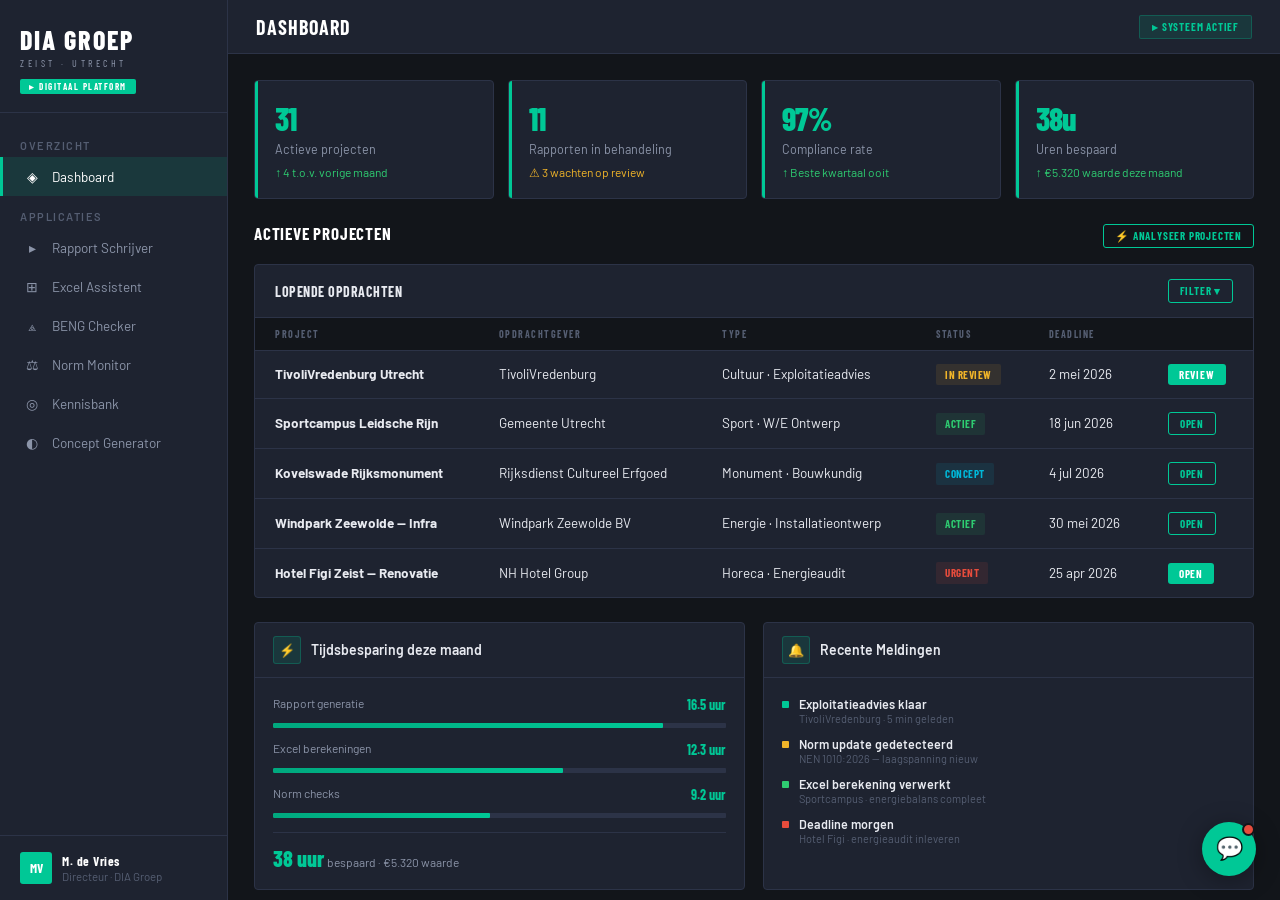
==== Enterprise Platforms/dia-groep/index.html @ 42960a3e "Split dashboard pages into separate CSS and JS assets" ====
<!DOCTYPE html>
<html lang="nl">
<head>
<meta charset="UTF-8">
<meta name="viewport" content="width=device-width, initial-scale=1.0">
<title>DIA Groep · Digitaal Platform</title>
<link href="https://fonts.googleapis.com/css2?family=Barlow+Condensed:wght@400;600;700;800&family=Barlow:wght@300;400;500;600&display=swap" rel="stylesheet">

<link rel="stylesheet" href="styles.css">
</head>
<body>

<div class="sidebar">
  <div class="logo-area">
    <div class="logo-text">DIA Groep</div>
    <div class="logo-sub">Zeist · Utrecht</div>
    <div class="ai-pill">▸ Digitaal Platform</div>
  </div>
  <nav class="nav">
    <div class="nav-section">Overzicht</div>
    <div class="nav-item active" onclick="show('dashboard',this)"><span class="nav-icon">◈</span> Dashboard</div>
    <div class="nav-section">Applicaties</div>
    <div class="nav-item" onclick="show('rapport',this)"><span class="nav-icon">▸</span> Rapport Schrijver</div>
    <div class="nav-item" onclick="show('excel',this)"><span class="nav-icon">⊞</span> Excel Assistent</div>
    <div class="nav-item" onclick="show('beng',this)"><span class="nav-icon">⟁</span> BENG Checker</div>
    <div class="nav-item" onclick="show('normen',this)"><span class="nav-icon">⚖</span> Norm Monitor</div>
    <div class="nav-item" onclick="show('kennis',this)"><span class="nav-icon">◎</span> Kennisbank</div>
    <div class="nav-item" onclick="show('concept',this)"><span class="nav-icon">◐</span> Concept Generator</div>
  </nav>
  <div class="sidebar-footer">
    <div class="user-block">
      <div class="user-av">MV</div>
      <div>
        <div class="user-name">M. de Vries</div>
        <div class="user-role">Directeur · DIA Groep</div>
      </div>
    </div>
  </div>
</div>

<div class="main">
  <div class="topbar">
    <div class="page-title" id="ptitle">Dashboard</div>
    <div class="topbar-right">
      <div class="topbar-badge">▸ Systeem Actief</div>
    </div>
  </div>
  <div class="content">

    <!-- DASHBOARD -->
    <div class="page active" id="page-dashboard">
      <div class="cards-grid">
        <div class="stat-card">
          <div class="stat-num">31</div>
          <div class="stat-label">Actieve projecten</div>
          <div class="stat-delta up">↑ 4 t.o.v. vorige maand</div>
        </div>
        <div class="stat-card">
          <div class="stat-num">11</div>
          <div class="stat-label">Rapporten in behandeling</div>
          <div class="stat-delta warn">⚠ 3 wachten op review</div>
        </div>
        <div class="stat-card">
          <div class="stat-num">97%</div>
          <div class="stat-label">Compliance rate</div>
          <div class="stat-delta up">↑ Beste kwartaal ooit</div>
        </div>
        <div class="stat-card">
          <div class="stat-num">38u</div>
          <div class="stat-label">Uren bespaard</div>
          <div class="stat-delta up">↑ €5.320 waarde deze maand</div>
        </div>
      </div>
      <div class="section-header">
        <div class="section-title">Actieve Projecten</div>
        <button class="btn btn-outline btn-sm" onclick="qaAnalyse()">⚡ Analyseer projecten</button>
      </div>
      <div class="table-card">
        <div class="table-header">
          <div class="table-title">Lopende opdrachten</div>
          <button class="btn btn-outline btn-sm" onclick="this.textContent=this.textContent.includes('▾')?'Filter ▴':'Filter ▾'">Filter ▾</button>
        </div>
        <table>
          <tr><th>Project</th><th>Opdrachtgever</th><th>Type</th><th>Status</th><th>Deadline</th><th></th></tr>
          <tr>
            <td><strong>TivoliVredenburg Utrecht</strong></td>
            <td>TivoliVredenburg</td>
            <td>Cultuur · Exploitatieadvies</td>
            <td><span class="pill p-amber">In review</span></td>
            <td>2 mei 2026</td>
            <td><button class="btn btn-primary btn-sm">Review</button></td>
          </tr>
          <tr>
            <td><strong>Sportcampus Leidsche Rijn</strong></td>
            <td>Gemeente Utrecht</td>
            <td>Sport · W/E Ontwerp</td>
            <td><span class="pill p-green">Actief</span></td>
            <td>18 jun 2026</td>
            <td><button class="btn btn-outline btn-sm">Open</button></td>
          </tr>
          <tr>
            <td><strong>Kovelswade Rijksmonument</strong></td>
            <td>Rijksdienst Cultureel Erfgoed</td>
            <td>Monument · Bouwkundig</td>
            <td><span class="pill p-teal">Concept</span></td>
            <td>4 jul 2026</td>
            <td><button class="btn btn-outline btn-sm">Open</button></td>
          </tr>
          <tr>
            <td><strong>Windpark Zeewolde — Infra</strong></td>
            <td>Windpark Zeewolde BV</td>
            <td>Energie · Installatieontwerp</td>
            <td><span class="pill p-green">Actief</span></td>
            <td>30 mei 2026</td>
            <td><button class="btn btn-outline btn-sm">Open</button></td>
          </tr>
          <tr>
            <td><strong>Hotel Figi Zeist — Renovatie</strong></td>
            <td>NH Hotel Group</td>
            <td>Horeca · Energieaudit</td>
            <td><span class="pill p-red">Urgent</span></td>
            <td>25 apr 2026</td>
            <td><button class="btn btn-primary btn-sm">Open</button></td>
          </tr>
        </table>
      </div>
      <div class="panel-grid">
        <div class="panel">
          <div class="panel-head"><div class="panel-icon">⚡</div><div class="panel-title">Tijdsbesparing deze maand</div></div>
          <div class="panel-body">
            <div style="margin-bottom:13px;">
              <div style="display:flex;justify-content:space-between;font-size:12px;margin-bottom:4px;"><span style="color:var(--mid)">Rapport generatie</span><span style="font-weight:700;color:var(--teal-accent);font-family:'Barlow Condensed',sans-serif;font-size:14px;">16.5 uur</span></div>
              <div class="prog-wrap"><div class="prog-bar" style="width:86%"></div></div>
            </div>
            <div style="margin-bottom:13px;">
              <div style="display:flex;justify-content:space-between;font-size:12px;margin-bottom:4px;"><span style="color:var(--mid)">Excel berekeningen</span><span style="font-weight:700;color:var(--teal-accent);font-family:'Barlow Condensed',sans-serif;font-size:14px;">12.3 uur</span></div>
              <div class="prog-wrap"><div class="prog-bar" style="width:64%"></div></div>
            </div>
            <div>
              <div style="display:flex;justify-content:space-between;font-size:12px;margin-bottom:4px;"><span style="color:var(--mid)">Norm checks</span><span style="font-weight:700;color:var(--teal-accent);font-family:'Barlow Condensed',sans-serif;font-size:14px;">9.2 uur</span></div>
              <div class="prog-wrap"><div class="prog-bar" style="width:48%"></div></div>
            </div>
            <div style="margin-top:14px;padding-top:12px;border-top:1px solid var(--border);font-size:13px;">
              <span style="font-family:'Barlow Condensed',sans-serif;color:var(--teal-accent);font-size:22px;font-weight:800;">38 uur</span>
              <span style="color:var(--mid);font-size:12px;"> bespaard · €5.320 waarde</span>
            </div>
          </div>
        </div>
        <div class="panel">
          <div class="panel-head"><div class="panel-icon">🔔</div><div class="panel-title">Recente Meldingen</div></div>
          <div class="panel-body">
            <div style="display:flex;flex-direction:column;gap:11px;">
              <div style="display:flex;gap:10px;"><div style="width:7px;height:7px;border-radius:1px;background:var(--teal-accent);margin-top:5px;flex-shrink:0;"></div><div><div style="font-size:12.5px;font-weight:600;color:var(--text);">Exploitatieadvies klaar</div><div style="font-size:11px;color:var(--soft);">TivoliVredenburg · 5 min geleden</div></div></div>
              <div style="display:flex;gap:10px;"><div style="width:7px;height:7px;border-radius:1px;background:var(--amber);margin-top:5px;flex-shrink:0;"></div><div><div style="font-size:12.5px;font-weight:600;color:var(--text);">Norm update gedetecteerd</div><div style="font-size:11px;color:var(--soft);">NEN 1010:2026 — laagspanning nieuw</div></div></div>
              <div style="display:flex;gap:10px;"><div style="width:7px;height:7px;border-radius:1px;background:var(--green);margin-top:5px;flex-shrink:0;"></div><div><div style="font-size:12.5px;font-weight:600;color:var(--text);">Excel berekening verwerkt</div><div style="font-size:11px;color:var(--soft);">Sportcampus · energiebalans compleet</div></div></div>
              <div style="display:flex;gap:10px;"><div style="width:7px;height:7px;border-radius:1px;background:var(--red);margin-top:5px;flex-shrink:0;"></div><div><div style="font-size:12.5px;font-weight:600;color:var(--text);">Deadline morgen</div><div style="font-size:11px;color:var(--soft);">Hotel Figi · energieaudit inleveren</div></div></div>
            </div>
          </div>
        </div>
      </div>
    </div>

    <!-- RAPPORT SCHRIJVER -->
    <div class="page" id="page-rapport">
      <div class="panel-grid">
        <div class="panel">
          <div class="panel-head"><div class="panel-icon">▸</div><div class="panel-title">Rapport configuratie</div></div>
          <div class="panel-body">
            <div style="margin-bottom:13px;">
              <label class="lbl">Rapport type</label>
              <div class="report-type-grid">
                <div class="rt-btn sel" onclick="selRT(this)"><div class="rt-title">Exploitatieadvies</div><div class="rt-sub">Gebouwbeheer optimalisatie</div></div>
                <div class="rt-btn" onclick="selRT(this)"><div class="rt-title">Installatieontwerp</div><div class="rt-sub">W/E ontwerp + beschrijving</div></div>
                <div class="rt-btn" onclick="selRT(this)"><div class="rt-title">Energieaudit</div><div class="rt-sub">Verbruiksanalyse + besparingen</div></div>
                <div class="rt-btn" onclick="selRT(this)"><div class="rt-title">Bouwkundig Advies</div><div class="rt-sub">Monument / bestaande bouw</div></div>
              </div>
            </div>
            <div style="margin-bottom:11px;"><label class="lbl">Project naam</label><input class="inp" type="text" value="TivoliVredenburg Utrecht"></div>
            <div style="margin-bottom:11px;"><label class="lbl">Opdrachtgever</label><input class="inp" type="text" value="TivoliVredenburg Stichting"></div>
            <div style="margin-bottom:13px;"><label class="lbl">Projectomschrijving</label><textarea class="inp ta">Exploitatieadvies voor het muziekgebouw TivoliVredenburg Utrecht. Scope: optimalisatie gebouwbeheer, energieverbruik analyse, HVAC exploitatiekosten reductie en Paris Proof strategie 2030.</textarea></div>
            <button class="btn btn-primary" style="width:100%;" onclick="genRapport()">▸ Genereer rapport</button>
          </div>
        </div>
        <div class="panel">
          <div class="panel-head"><div class="panel-icon">📄</div><div class="panel-title">Rapport Output</div></div>
          <div class="panel-body">
            <div id="rp-prog" style="display:none;">
              <div class="prog-wrap"><div class="prog-bar" id="rpbar" style="width:0%"></div></div>
              <div style="font-family:'Barlow Condensed',sans-serif;font-size:11px;color:var(--mid);margin-top:4px;letter-spacing:.5px;text-transform:uppercase;" id="rp-lbl">Verwerken...</div>
            </div>
            <div class="out-box" id="rp-out"><span style="color:var(--soft);">Configureer en klik op genereren. Het platform stelt automatisch een volledig rapport op op basis van DIA-templates en actuele normen.</span></div>
            <div id="rp-acts" style="display:none;margin-top:12px;display:flex;gap:8px;flex-wrap:wrap;"></div>
          </div>
        </div>
      </div>
    </div>

    <!-- EXCEL ASSISTENT -->
    <div class="page" id="page-excel">
      <div class="panel-grid">
        <div class="panel">
          <div class="panel-head"><div class="panel-icon">⊞</div><div class="panel-title">Excel uploaden of plakken</div></div>
          <div class="panel-body">
            <div class="drop-zone" onclick="loadXLS()">
              <div style="font-size:26px;margin-bottom:8px;">📊</div>
              <div style="font-size:13px;color:var(--mid);font-weight:500;">Sleep uw Excel bestand hiernaartoe</div>
              <div style="font-size:11px;color:var(--soft);margin-top:3px;">of klik om te bladeren · .xlsx .xls .csv</div>
            </div>
            <div style="text-align:center;font-size:11px;color:var(--soft);margin-bottom:9px;font-family:'Barlow Condensed',sans-serif;text-transform:uppercase;letter-spacing:1px;">— of laad demo bestand —</div>
            <button class="btn btn-outline" style="width:100%;margin-bottom:12px;" onclick="loadXLS()">⊞ Laad demo: exploitatie_optimalisatie.xlsx</button>
            <div style="margin-bottom:12px;"><label class="lbl">Instructie</label><textarea class="inp ta" style="min-height:60px;">Analyseer het energieverbruik per systeem, vul ontbrekende referentiewaarden in via NEN-normen en bereken de exploitatiebesparingen per maatregel.</textarea></div>
            <button class="btn btn-primary" style="width:100%;" onclick="procXLS()">▸ Verwerk automatisch</button>
          </div>
        </div>
        <div class="panel">
          <div class="panel-head"><div class="panel-icon">✨</div><div class="panel-title">Resultaat</div></div>
          <div class="panel-body" id="xls-body">
            <div style="color:var(--soft);font-size:13px;text-align:center;padding:20px 0;">Upload of laad een Excel bestand om te beginnen.</div>
          </div>
        </div>
      </div>
    </div>

    <!-- BENG CHECKER -->
    <div class="page" id="page-beng">
      <div class="panel-grid">
        <div class="panel">
          <div class="panel-head"><div class="panel-icon">⟁</div><div class="panel-title">BENG Invoer</div></div>
          <div class="panel-body">
            <div class="beng-grid">
              <div>
                <label class="lbl">Gebruiksfunctie</label>
                <select class="inp" style="padding:8px 10px;">
                  <option>Bijeenkomstfunctie (cultuur)</option>
                  <option>Logiesfunctie (hotel)</option>
                  <option>Kantoorfunctie</option>
                  <option>Sportfunctie</option>
                  <option>Wonen</option>
                  <option>Gezondheidszorg</option>
                </select>
              </div>
              <div><label class="lbl">Gebruiksoppervlak m²</label><input type="number" value="11400" class="inp" style="padding:8px 10px;"></div>
              <div><label class="lbl">Rc gevel (m²K/W)</label><input type="number" value="4.5" step="0.1" class="inp" style="padding:8px 10px;"></div>
              <div><label class="lbl">Rc dak (m²K/W)</label><input type="number" value="5.5" step="0.1" class="inp" style="padding:8px 10px;"></div>
              <div><label class="lbl">U-waarde glas</label><input type="number" value="1.2" step="0.1" class="inp" style="padding:8px 10px;"></div>
              <div><label class="lbl">Warmtepomp COP</label><input type="number" value="3.8" step="0.1" class="inp" style="padding:8px 10px;"></div>
            </div>
            <div style="margin-bottom:13px;">
              <label class="lbl">Energiesystemen</label>
              <div style="display:flex;flex-wrap:wrap;gap:10px;">
                <label style="display:flex;align-items:center;gap:5px;font-size:12px;cursor:pointer;color:var(--mid);"><input type="checkbox" checked> Warmtepomp</label>
                <label style="display:flex;align-items:center;gap:5px;font-size:12px;cursor:pointer;color:var(--mid);"><input type="checkbox" checked> PV panelen</label>
                <label style="display:flex;align-items:center;gap=5px;font-size:12px;cursor:pointer;color:var(--mid);"><input type="checkbox"> WKO systeem</label>
                <label style="display:flex;align-items:center;gap:5px;font-size:12px;cursor:pointer;color:var(--mid);"><input type="checkbox" checked> WTW ventilatie</label>
                <label style="display:flex;align-items:center;gap:5px;font-size:12px;cursor:pointer;color:var(--mid);"><input type="checkbox"> Daglichtregeling</label>
              </div>
            </div>
            <button class="btn btn-primary" style="width:100%;" onclick="checkBENG()">⟁ Bereken BENG indicatoren</button>
          </div>
        </div>
        <div class="panel">
          <div class="panel-head"><div class="panel-icon">✅</div><div class="panel-title">BENG Resultaten</div></div>
          <div class="panel-body" id="beng-body">
            <div style="color:var(--soft);font-size:13px;text-align:center;padding:20px 0;">Vul de invoergegevens in en klik op berekenen.</div>
          </div>
        </div>
      </div>
    </div>

    <!-- NORM MONITOR -->
    <div class="page" id="page-normen">
      <div class="section-header">
        <div class="section-title">Actuele regelgeving updates</div>
        <div class="topbar-badge">🔴 4 nieuwe updates</div>
      </div>
      <div class="norm-list">
        <div class="norm-item" style="border-left-color:var(--red);">
          <div class="norm-date">21 apr<br>2026</div>
          <div>
            <div class="ntitle">NEN 1010:2026 — laagspanning veiligheidsbepalingen</div>
            <div class="nsub">Nieuwe versie van kracht per 1 juli 2026. Significante wijzigingen voor laagspanningsinstallaties in culturele gebouwen en monumenten.</div>
            <span class="ntag t-nen">NEN</span>
            <div style="margin-top:9px;"><button class="btn btn-primary btn-sm" onclick="this.textContent='▸ Analyseren...'">▸ Analyseer impact voor mijn projecten</button></div>
          </div>
        </div>
        <div class="norm-item" style="border-left-color:var(--red);">
          <div class="norm-date">15 apr<br>2026</div>
          <div>
            <div class="ntitle">Bbl 2026 — brandveiligheidseisen monumenten aangescherpt</div>
            <div class="nsub">Nieuwe ontsnappingsroutes en sprinklerplicht voor Rijksmonumenten boven 500 m². Geldt direct voor vergunningplichtige werkzaamheden.</div>
            <span class="ntag t-bbl">Bbl</span>
            <div style="margin-top:9px;"><button class="btn btn-primary btn-sm" onclick="this.textContent='▸ Analyseren...'">▸ Analyseer impact voor mijn projecten</button></div>
          </div>
        </div>
        <div class="norm-item" style="border-left-color:var(--amber);">
          <div class="norm-date">8 apr<br>2026</div>
          <div>
            <div class="ntitle">BENG-eisen bijeenkomstfuncties aangescherpt</div>
            <div class="nsub">Primair fossiel energiegebruik max 40 kWh/m²/jr (was 70). Van toepassing op omgevingsvergunningen vanaf 1 jan 2027. Relevant voor culturele projecten.</div>
            <span class="ntag t-beng">BENG</span>
            <div style="margin-top:9px;"><button class="btn btn-outline btn-sm" onclick="this.textContent='Checken...'">Check lopende projecten</button></div>
          </div>
        </div>
        <div class="norm-item" style="border-left-color:var(--teal);">
          <div class="norm-date">1 apr<br>2026</div>
          <div>
            <div class="ntitle">Paris Proof 2030 — sectordoelstellingen horeca en cultuur</div>
            <div class="nsub">DGBC publiceert sectorale CO₂-targets. Hotels: 80 kWh/m²/jr in 2030. Bijeenkomstfuncties: 60 kWh/m²/jr. Exploitatieadvies wordt nog belangrijker.</div>
            <span class="ntag t-paris">Paris Proof</span>
          </div>
        </div>
        <div class="norm-item" style="border-left-color:var(--teal);">
          <div class="norm-date">18 mrt<br>2026</div>
          <div>
            <div class="ntitle">NEN 8700:2026 — energieprestatie bestaande bouw herzien</div>
            <div class="nsub">Nieuwe bepalingsmethode voor bestaande gebouwen inclusief monumenten. Aparte rekenpaden voor beschermde stads- en dorpsgezichten.</div>
            <span class="ntag t-nen">NEN</span>
            <span class="ntag t-beng" style="margin-left:4px;">BENG</span>
          </div>
        </div>
      </div>
    </div>

    <!-- KENNISBANK -->
    <div class="page" id="page-kennis">
      <div class="search-bar">
        <input class="inp" type="text" id="kb-q" placeholder="Zoek in 280+ projecten en kennisdocumenten..." value="exploitatie optimalisatie cultureel gebouw" style="flex:1;">
        <button class="btn btn-primary" onclick="searchKB()">▸ Zoeken</button>
      </div>
      <div style="font-family:'Barlow Condensed',sans-serif;font-size:11px;color:var(--soft);margin-bottom:13px;letter-spacing:.5px;text-transform:uppercase;" id="kb-meta"></div>
      <div id="kb-results"></div>
    </div>

    <!-- CONCEPT GENERATOR -->
    <div class="page" id="page-concept">
      <div class="panel-grid">
        <div class="panel">
          <div class="panel-head"><div class="panel-icon">◐</div><div class="panel-title">Concept invoer</div></div>
          <div class="panel-body">
            <div style="margin-bottom:13px;"><label class="lbl">Gebouwtype</label>
              <select class="inp" id="cg-type" style="padding:8px 10px;">
                <option>Kantoor</option>
                <option>Woning (appartementen)</option>
                <option>Zorggebouw</option>
                <option>School / Onderwijs</option>
                <option>Logistiek / Bedrijfshal</option>
                <option>Horeca / Hotel</option>
              </select>
            </div>
            <div style="margin-bottom:13px;"><label class="lbl">Gebruiksoppervlak m²</label><input class="inp" type="number" id="cg-m2" value="2500" style="padding:8px 10px;"></div>
            <div style="margin-bottom:13px;"><label class="lbl">Bouwjaar / staat</label>
              <select class="inp" id="cg-state" style="padding:8px 10px;">
                <option>Nieuwbouw</option>
                <option>Renovatie (na 1990)</option>
                <option>Renovatie (voor 1990)</option>
              </select>
            </div>
            <div style="background:var(--teal-glow);border:1px solid rgba(0,200,150,.2);border-radius:3px;padding:12px;font-size:12px;color:var(--mid);margin-bottom:13px;line-height:1.6;">
              ▸ Globaal concept ter oriëntatie — niet voor directe uitvoering.
            </div>
            <button class="btn btn-primary" style="width:100%;" onclick="genConcept()">◐ Genereer systeemconcepten</button>
          </div>
        </div>
        <div class="panel">
          <div class="panel-head"><div class="panel-icon">💡</div><div class="panel-title">Systeemconcepten</div></div>
          <div class="panel-body" id="cg-result"><div style="color:var(--soft);font-size:13px;text-align:center;padding:20px 0;">Vul gebouwtype en oppervlak in om twee passende systeemconcepten te krijgen.</div></div>
        </div>
      </div>
    </div>

  </div>
</div>

<!-- QA OVERLAY -->
<div class="qa-ov" id="qaOv" onclick="if(event.target===this)closeQA()">
  <div class="qa-box">
    <div class="qa-hd">
      <div class="qa-ht">⚡ Project QA Scan</div>
      <button class="qa-cl" onclick="closeQA()">&#215;</button>
    </div>
    <div class="qa-bd" id="qaBody"></div>
  </div>
</div>

<!-- CHATBOT WIDGET -->
<div class="chat-float">
  <button class="chat-btn" onclick="toggleChat()" title="Assistent">💬<span class="chat-dot"></span></button>
</div>
<div class="chat-win" id="chatWin">
  <div class="chat-head">
    <div><div class="chat-head-name">DIA Groep Assistent</div><div class="chat-head-sub">🟢 Online &middot; stel gerust een vraag</div></div>
    <button class="chat-close" onclick="toggleChat()">&#215;</button>
  </div>
  <div class="chat-msgs" id="chatMsgs"></div>
  <div class="chat-chips" id="chatChips"></div>
  <div class="chat-inp-row">
    <input class="cinp" id="chatInp" placeholder="Stel een vraag..." onkeydown="if(event.key==='Enter')sendChat()">
    <button class="csend" onclick="sendChat()">&#8593;</button>
  </div>
</div>

  <script src="script.js" defer></script>
</body>
</html>
---- Enterprise Platforms/dia-groep/styles.css ----
:root{
  --bg:#12151A;--bg2:#1A1E26;--bg3:#22273200;--surface:#1E2330;--surface2:#252B3B;
  --teal-accent:#00C896;--teal-dim:#00A87E;--teal-glow:rgba(0,200,150,.12);--teal-soft:#0a1f1a;
  --text:#E8EAF0;--mid:#8B94A8;--soft:#555E72;--border:#2C3347;--border2:#363D52;
  --green:#2ECC71;--green-bg:rgba(46,204,113,.1);--amber:#F0B429;--amber-bg:rgba(240,180,41,.1);
  --red:#E74C3C;--red-bg:rgba(231,76,60,.1);--teal:#00B8D9;--teal-bg:rgba(0,184,217,.1);
}
*{margin:0;padding:0;box-sizing:border-box;}
body{font-family:'Barlow',sans-serif;background:var(--bg);color:var(--text);display:flex;height:100vh;overflow:hidden;font-size:14px;min-width:1200px;}
/* SIDEBAR */
.sidebar{width:228px;background:var(--surface);display:flex;flex-direction:column;flex-shrink:0;border-right:1px solid var(--border);}
.logo-area{padding:24px 20px 18px;border-bottom:1px solid var(--border);}
.logo-text{font-family:'Barlow Condensed',sans-serif;font-size:26px;font-weight:800;color:#fff;letter-spacing:2px;text-transform:uppercase;}
.logo-sub{font-family:'Barlow Condensed',sans-serif;font-size:10px;color:var(--mid);letter-spacing:3.5px;text-transform:uppercase;margin-top:2px;}
.ai-pill{display:inline-block;background:var(--teal-accent);color:#fff;font-family:'Barlow Condensed',sans-serif;font-size:9px;font-weight:700;padding:2px 9px;border-radius:2px;margin-top:10px;letter-spacing:1.5px;text-transform:uppercase;}
.nav{padding:12px 0;flex:1;overflow-y:auto;}
.nav-section{font-family:'Barlow',sans-serif;font-size:11px;letter-spacing:1.5px;text-transform:uppercase;color:var(--soft);padding:14px 20px 5px;font-weight:600;}
.nav-item{display:flex;align-items:center;gap:11px;padding:11px 20px;color:var(--mid);font-size:13.5px;font-weight:400;font-family:'Barlow',sans-serif;cursor:pointer;transition:all .16s;border-left:3px solid transparent;}
.nav-item:hover{color:var(--text);background:rgba(0,200,150,.06);}
.nav-item.active{color:#fff;background:var(--teal-glow);border-left-color:var(--teal-accent);}
.nav-icon{font-size:14px;width:18px;text-align:center;flex-shrink:0;}
.sidebar-footer{padding:16px 20px;border-top:1px solid var(--border);}
.user-block{display:flex;align-items:center;gap:10px;}
.user-av{width:32px;height:32px;border-radius:3px;background:var(--teal-accent);display:flex;align-items:center;justify-content:center;font-family:'Barlow Condensed',sans-serif;font-size:13px;font-weight:700;color:#fff;flex-shrink:0;}
.user-name{font-family:'Barlow Condensed',sans-serif;font-size:13px;font-weight:700;color:#fff;letter-spacing:.5px;}
.user-role{font-family:'Barlow',sans-serif;font-size:11.5px;color:var(--soft);}
/* MAIN */
.main{flex:1;display:flex;flex-direction:column;overflow:hidden;}
.topbar{background:var(--surface);border-bottom:1px solid var(--border);padding:0 28px;height:54px;display:flex;align-items:center;justify-content:space-between;flex-shrink:0;}
.page-title{font-family:'Barlow Condensed',sans-serif;font-size:20px;font-weight:700;color:#fff;letter-spacing:1px;text-transform:uppercase;}
.topbar-right{display:flex;align-items:center;gap:12px;}
.topbar-badge{background:var(--teal-glow);color:var(--teal-accent);font-family:'Barlow Condensed',sans-serif;font-size:11px;font-weight:700;padding:4px 12px;border-radius:2px;border:1px solid rgba(0,200,150,.25);letter-spacing:.8px;text-transform:uppercase;}
.content{flex:1;overflow-y:auto;padding:26px;}
/* CARDS */
.cards-grid{display:grid;grid-template-columns:repeat(4,1fr);gap:14px;margin-bottom:24px;}
.stat-card{background:var(--surface);border:1px solid var(--border);border-radius:4px;padding:18px 20px;position:relative;overflow:hidden;}
.stat-card::before{content:'';position:absolute;top:0;left:0;width:3px;height:100%;background:var(--teal-accent);}
.stat-num{font-family:'Barlow Condensed',sans-serif;font-size:32px;font-weight:800;color:var(--teal-accent);letter-spacing:-1px;}
.stat-label{font-family:'Barlow',sans-serif;font-size:12.5px;color:var(--mid);margin-top:4px;}
.stat-delta{font-size:12px;margin-top:8px;font-weight:400;}
.up{color:var(--green);}
.warn{color:var(--amber);}
.urg{color:var(--red);}
/* SECTION HEADER */
.section-header{display:flex;align-items:baseline;justify-content:space-between;margin-bottom:16px;}
.section-title{font-family:'Barlow Condensed',sans-serif;font-size:17px;font-weight:700;color:#fff;letter-spacing:.8px;text-transform:uppercase;}
/* TABLE */
.table-card{background:var(--surface);border:1px solid var(--border);border-radius:4px;overflow:hidden;margin-bottom:24px;}
.table-header{padding:14px 20px;border-bottom:1px solid var(--border);display:flex;align-items:center;justify-content:space-between;}
.table-title{font-family:'Barlow Condensed',sans-serif;font-weight:700;font-size:14px;letter-spacing:.5px;text-transform:uppercase;color:var(--text);}
.btn{padding:8px 16px;border-radius:3px;font-family:'Barlow Condensed',sans-serif;font-size:12px;font-weight:700;cursor:pointer;transition:all .16s;border:none;letter-spacing:.8px;text-transform:uppercase;}
.btn-primary{background:var(--teal-accent);color:#fff;}
.btn-primary:hover{background:#e55a1f;}
.btn-outline{background:transparent;color:var(--teal-accent);border:1.5px solid var(--teal-accent);}
.btn-outline:hover{background:var(--teal-glow);}
.btn-sm{padding:4px 11px;font-size:11px;}
table{width:100%;border-collapse:collapse;}
th{text-align:left;padding:10px 20px;font-family:'Barlow Condensed',sans-serif;font-size:10px;font-weight:700;letter-spacing:1.5px;text-transform:uppercase;color:var(--soft);background:var(--bg);border-bottom:1px solid var(--border);}
td{padding:13px 20px;font-size:13.5px;border-bottom:1px solid var(--border);color:var(--text);line-height:1.4;}
tr:last-child td{border-bottom:none;}
tr:hover td{background:rgba(0,200,150,.04);}
.pill{display:inline-block;padding:3px 9px;border-radius:2px;font-family:'Barlow Condensed',sans-serif;font-size:11px;font-weight:700;letter-spacing:.5px;text-transform:uppercase;}
.p-green{background:var(--green-bg);color:var(--green);}
.p-amber{background:var(--amber-bg);color:var(--amber);}
.p-teal{background:var(--teal-bg);color:var(--teal);}
.p-red{background:var(--red-bg);color:var(--red);}
/* PANELS */
.panel-grid{display:grid;grid-template-columns:1fr 1fr;gap:18px;margin-bottom:24px;}
.panel{background:var(--surface);border:1px solid var(--border);border-radius:4px;overflow:hidden;}
.panel-head{padding:13px 18px;border-bottom:1px solid var(--border);display:flex;align-items:center;gap:10px;}
.panel-icon{width:28px;height:28px;border-radius:3px;background:var(--teal-glow);color:var(--teal-accent);display:flex;align-items:center;justify-content:center;font-size:13px;border:1px solid rgba(0,200,150,.25);}
.panel-title{font-family:'Barlow',sans-serif;font-weight:600;font-size:14px;color:var(--text);}
.panel-body{padding:18px;}
/* FORMS */
.report-type-grid{display:grid;grid-template-columns:1fr 1fr;gap:8px;margin-bottom:14px;}
.rt-btn{padding:11px;border-radius:3px;border:1.5px solid var(--border);background:var(--bg2);cursor:pointer;text-align:left;transition:all .16s;}
.rt-btn:hover,.rt-btn.sel{border-color:var(--teal-accent);background:var(--teal-glow);}
.rt-title{font-family:'Barlow',sans-serif;font-size:13px;font-weight:600;color:var(--text);}
.rt-sub{font-size:11.5px;color:var(--mid);margin-top:3px;}
.lbl{font-family:'Barlow',sans-serif;font-size:11.5px;font-weight:600;color:var(--mid);margin-bottom:5px;display:block;}
.inp{width:100%;border:1.5px solid var(--border);border-radius:3px;padding:9px 11px;font-size:13px;font-family:'Barlow',sans-serif;color:var(--text);outline:none;transition:border-color .16s;background:var(--bg2);}
.inp:focus{border-color:var(--teal-accent);}
.inp option{background:var(--bg2);}
.ta{resize:vertical;min-height:68px;}
/* PROGRESS */
.prog-wrap{background:var(--border);border-radius:1px;height:5px;overflow:hidden;margin:10px 0 5px;}
.prog-bar{height:100%;border-radius:1px;background:linear-gradient(90deg,var(--teal-dim),var(--teal-accent));transition:width .5s ease;}
/* OUTPUT */
.out-box{background:var(--bg);border-radius:3px;padding:14px;border:1px solid var(--border);font-size:13.5px;line-height:1.8;color:var(--mid);min-height:80px;}
/* DROP ZONE */
.drop-zone{border:2px dashed var(--border2);border-radius:4px;padding:26px;text-align:center;cursor:pointer;transition:all .16s;margin-bottom:14px;}
.drop-zone:hover{border-color:var(--teal-accent);background:var(--teal-glow);}
/* EXCEL */
.xls-preview{background:var(--bg);border:1px solid var(--border);border-radius:3px;overflow:hidden;margin-bottom:10px;}
.xrow{display:grid;grid-template-columns:150px repeat(4,1fr);border-bottom:1px solid var(--border);font-size:11.5px;}
.xrow:last-child{border-bottom:none;}
.xcell{padding:7px 10px;border-right:1px solid var(--border);color:var(--text);}
.xcell:last-child{border-right:none;}
.xhead .xcell{background:var(--teal-accent);color:#fff;font-family:'Barlow Condensed',sans-serif;font-weight:700;font-size:10px;letter-spacing:.5px;text-transform:uppercase;}
.xai{background:var(--teal-soft);color:var(--teal-accent);font-weight:600;}
.ai-chip{display:inline-flex;align-items:center;gap:4px;font-family:'Barlow',sans-serif;font-size:11.5px;color:var(--teal-accent);background:var(--teal-glow);padding:3px 10px;border-radius:2px;font-weight:600;border:1px solid rgba(0,200,150,.25);}
/* BENG */
.beng-grid{display:grid;grid-template-columns:1fr 1fr;gap:10px;margin-bottom:13px;}
.brow{display:flex;justify-content:space-between;align-items:center;padding:6px 0;border-bottom:1px solid var(--border);}
.brow:last-child{border-bottom:none;}
.brc{background:var(--bg);border-radius:3px;padding:12px;margin-bottom:10px;border:1px solid var(--border);}
/* NORM */
.norm-list{display:flex;flex-direction:column;gap:10px;}
.norm-item{display:flex;gap:12px;padding:13px 16px;background:var(--surface);border-radius:4px;border:1px solid var(--border);border-left:3px solid var(--border);}
.norm-date{font-family:'Barlow Condensed',sans-serif;font-size:10px;color:var(--soft);white-space:nowrap;min-width:44px;font-weight:600;text-transform:uppercase;letter-spacing:.5px;}
.ntitle{font-family:'Barlow',sans-serif;font-size:14px;font-weight:600;color:var(--text);}
.nsub{font-size:12.5px;color:var(--mid);margin-top:4px;line-height:1.6;}
.ntag{display:inline-block;font-family:'Barlow Condensed',sans-serif;font-size:9px;font-weight:700;padding:2px 7px;border-radius:2px;margin-top:5px;letter-spacing:.8px;text-transform:uppercase;}
.t-bbl{background:var(--green-bg);color:var(--green);}
.t-beng{background:var(--teal-bg);color:var(--teal);}
.t-paris{background:var(--amber-bg);color:var(--amber);}
.t-nen{background:var(--red-bg);color:var(--red);}
/* KENNISBANK */
.search-bar{display:flex;gap:8px;margin-bottom:14px;}
.kb-item{padding:14px 16px;background:var(--surface);border-radius:4px;border:1px solid var(--border);cursor:pointer;margin-bottom:10px;transition:all .16s;}
.kb-item:hover{border-color:var(--teal-accent);}
.kb-title{font-family:'Barlow Condensed',sans-serif;font-size:14px;font-weight:700;letter-spacing:.3px;color:var(--text);}
.kb-meta{font-size:11px;color:var(--soft);margin-top:3px;}
.kb-snip{font-size:12px;color:var(--mid);margin-top:6px;line-height:1.55;}
.match{float:right;font-family:'Barlow Condensed',sans-serif;font-size:10px;font-weight:700;color:var(--teal-accent);background:var(--teal-glow);padding:2px 8px;border-radius:2px;letter-spacing:.5px;border:1px solid rgba(255,107,43,.25);}
/* PAGE TRANSITIONS */
.page{display:none;}
.page.active{display:block;animation:fi .22s ease;}
@keyframes fi{from{opacity:0;transform:translateY(5px);}to{opacity:1;transform:translateY(0);}}
/* SCROLLBAR */
::-webkit-scrollbar{width:6px;}
::-webkit-scrollbar-track{background:var(--bg);}
::-webkit-scrollbar-thumb{background:var(--border2);border-radius:3px;}
::-webkit-scrollbar-thumb:hover{background:var(--soft);}
/* QA scan */
.qa-ov{position:fixed;inset:0;background:rgba(0,0,0,.7);z-index:600;display:none;align-items:center;justify-content:center;}
.qa-ov.show{display:flex;animation:fi .22s ease;}
.qa-box{background:var(--surface);border:1px solid var(--border2);border-radius:4px;width:520px;max-height:78vh;overflow-y:auto;box-shadow:0 16px 56px rgba(0,0,0,.5);}
.qa-hd{padding:18px 22px;border-bottom:1px solid var(--border);display:flex;justify-content:space-between;align-items:center;}
.qa-ht{font-family:'Barlow Condensed',sans-serif;font-size:16px;font-weight:700;color:var(--text);text-transform:uppercase;letter-spacing:.5px;}
.qa-cl{background:none;border:none;font-size:22px;cursor:pointer;color:var(--soft);padding:0;line-height:1;}
.qa-bd{padding:18px 22px;}
.iss-row{display:flex;gap:10px;padding:10px 0;border-bottom:1px solid var(--border);align-items:flex-start;}
.iss-row:last-child{border-bottom:none;}
.iss-r{font-family:'Barlow Condensed',sans-serif;font-size:9.5px;font-weight:700;padding:2px 8px;border-radius:2px;white-space:nowrap;flex-shrink:0;margin-top:3px;letter-spacing:.5px;text-transform:uppercase;}
.r-h{background:rgba(231,76,60,.18);color:var(--red);}
.r-m{background:rgba(240,180,41,.15);color:var(--amber);}
.r-l{background:rgba(46,204,113,.12);color:var(--green);}
.iss-txt{font-size:12.5px;color:var(--text);line-height:1.5;}
.iss-sub{font-size:11px;color:var(--soft);margin-top:2px;}
/* explain & justify */
.expl-btn{display:inline-flex;align-items:center;gap:5px;font-size:11px;color:var(--teal-accent);background:var(--teal-glow);border:1px solid rgba(0,200,150,.25);padding:5px 13px;border-radius:2px;cursor:pointer;font-family:'Barlow',sans-serif;font-weight:600;margin-top:10px;transition:all .15s;}
.expl-btn:hover{background:var(--teal-accent);color:var(--bg);}
.expl-pan{background:var(--surface2);border:1px solid var(--border2);border-radius:4px;padding:14px 16px;margin-top:8px;font-size:12px;line-height:1.8;display:none;color:var(--mid);}
.expl-pan.show{display:block;animation:fi .22s ease;}
.expl-src{font-size:11px;font-weight:600;color:var(--teal-accent);margin-top:8px;padding-top:8px;border-top:1px solid var(--border);}
/* compare */
.cmp-pan{background:var(--surface2);border:1px solid var(--border2);border-radius:4px;padding:14px 16px;margin-top:10px;display:none;}
.cmp-pan.show{display:block;animation:fi .22s ease;}
.cmp-title{font-family:'Barlow Condensed',sans-serif;font-size:11px;font-weight:700;color:var(--teal-accent);text-transform:uppercase;letter-spacing:.8px;margin-bottom:8px;}
.cmp-row{display:flex;justify-content:space-between;font-size:11.5px;padding:5px 0;border-bottom:1px solid rgba(255,255,255,.04);}
.cmp-row:last-child{border-bottom:none;}
.cmp-lbl{color:var(--soft);}
.cmp-val{font-weight:600;color:var(--text);}
/* concept generator */
.cg-out-grid{display:grid;grid-template-columns:1fr 1fr;gap:16px;margin-top:12px;}
.cg-card{background:var(--surface2);border:1px solid var(--border2);border-radius:4px;padding:16px;}
.cg-name{font-family:'Barlow Condensed',sans-serif;font-size:15px;font-weight:700;color:var(--teal-accent);margin-bottom:5px;text-transform:uppercase;letter-spacing:.3px;}
.cg-desc{font-size:12px;color:var(--mid);margin-bottom:10px;line-height:1.65;}
.pc-grid{display:grid;grid-template-columns:1fr 1fr;gap:8px;margin-top:8px;}
.pc-box{background:var(--surface);border-radius:3px;padding:9px 11px;border:1px solid var(--border);}
.pc-lbl{font-family:'Barlow Condensed',sans-serif;font-size:9px;font-weight:700;text-transform:uppercase;letter-spacing:.8px;margin-bottom:4px;}
.pc-lbl.pro{color:var(--green);}
.pc-lbl.con{color:var(--red);}
.pc-li{font-size:11.5px;color:var(--mid);line-height:1.6;}

.chat-float{position:fixed;bottom:24px;right:24px;z-index:1000;}
.chat-btn{width:54px;height:54px;border-radius:50%;background:var(--teal-accent);border:none;cursor:pointer;display:flex;align-items:center;justify-content:center;font-size:22px;box-shadow:0 4px 24px rgba(0,0,0,.35);transition:transform .2s;position:relative;}
.chat-btn:hover{transform:scale(1.08);}
.chat-dot{position:absolute;top:1px;right:1px;width:13px;height:13px;border-radius:50%;background:#E74C3C;border:2px solid var(--bg);animation:chatpulse 2s infinite;}
@keyframes chatpulse{0%,100%{opacity:1}50%{opacity:.35}}
.chat-win{position:fixed;bottom:90px;right:24px;width:330px;background:var(--surface);border:1px solid var(--border);border-radius:12px;display:none;flex-direction:column;overflow:hidden;box-shadow:0 8px 36px rgba(0,0,0,.35);z-index:999;max-height:490px;}
.chat-win.open{display:flex;animation:chatIn .22s ease;}
@keyframes chatIn{from{opacity:0;transform:translateY(10px);}to{opacity:1;transform:translateY(0);}}
.chat-head{padding:14px 16px;background:var(--teal-accent);display:flex;align-items:center;justify-content:space-between;flex-shrink:0;}
.chat-head-name{font-weight:600;color:#fff;font-size:14px;}
.chat-head-sub{font-size:11px;color:rgba(255,255,255,.72);margin-top:2px;}
.chat-close{background:none;border:none;color:rgba(255,255,255,.8);font-size:24px;cursor:pointer;line-height:1;padding:0;transition:color .15s;}
.chat-close:hover{color:#fff;}
.chat-msgs{flex:1;overflow-y:auto;padding:14px;display:flex;flex-direction:column;gap:8px;min-height:180px;}
.cmsg{max-width:88%;padding:9px 12px;border-radius:10px;font-size:13px;line-height:1.55;}
.cmsg-bot{background:var(--bg2);color:var(--text);border-bottom-left-radius:3px;align-self:flex-start;}
.cmsg-user{background:var(--teal-accent);color:#fff;border-bottom-right-radius:3px;align-self:flex-end;}
.cmsg-typing{display:flex;gap:5px;padding:10px 14px;align-items:center;background:var(--bg2);border-radius:10px;border-bottom-left-radius:3px;align-self:flex-start;}
.cdot{width:7px;height:7px;border-radius:50%;background:var(--soft);animation:cdotb .9s infinite;}
.cdot:nth-child(2){animation-delay:.15s;}.cdot:nth-child(3){animation-delay:.3s;}
@keyframes cdotb{0%,60%,100%{transform:translateY(0);}30%{transform:translateY(-5px);}}
.chat-chips{display:flex;flex-wrap:wrap;gap:6px;padding:0 14px 10px;flex-shrink:0;}
.chip{padding:5px 11px;border-radius:20px;border:1.5px solid var(--teal-accent);background:transparent;color:var(--teal-accent);font-size:12px;cursor:pointer;font-family:inherit;transition:all .15s;white-space:nowrap;line-height:1.4;}
.chip:hover{background:var(--teal-accent);color:#fff;border-color:var(--teal-accent);}
.chat-inp-row{padding:10px 12px;border-top:1px solid var(--border);display:flex;gap:8px;flex-shrink:0;}
.cinp{flex:1;background:var(--bg);border:1.5px solid var(--border);border-radius:20px;padding:8px 13px;font-size:13px;color:var(--text);outline:none;font-family:inherit;}
.cinp:focus{border-color:var(--teal-accent);}
.csend{background:var(--teal-accent);border:none;border-radius:50%;width:34px;height:34px;min-width:34px;color:#fff;cursor:pointer;font-size:16px;display:flex;align-items:center;justify-content:center;transition:opacity .15s;}
.csend:hover{opacity:.82;}
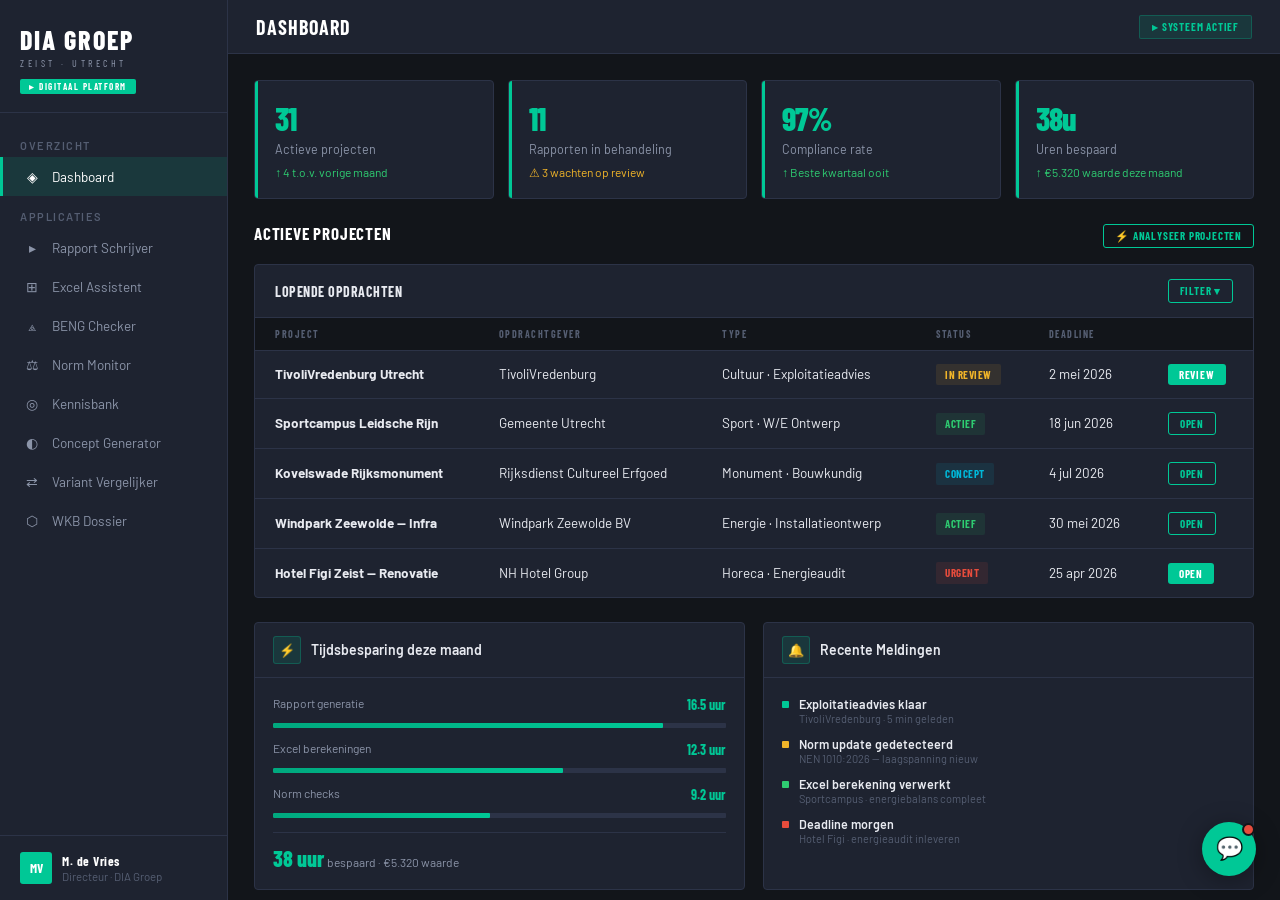
==== commit 3df8a74a: "Add Variant Vergelijker and WKB Dossier Builder to dia-groep, feniks, dvtadvies, nieman Targets the " ====
--- a/Enterprise Platforms/dia-groep/index.html
+++ b/Enterprise Platforms/dia-groep/index.html
@@ -26,6 +26,8 @@
     <div class="nav-item" onclick="show('normen',this)"><span class="nav-icon">⚖</span> Norm Monitor</div>
     <div class="nav-item" onclick="show('kennis',this)"><span class="nav-icon">◎</span> Kennisbank</div>
     <div class="nav-item" onclick="show('concept',this)"><span class="nav-icon">◐</span> Concept Generator</div>
+    <div class="nav-item" onclick="show('variant',this)"><span class="nav-icon">⇄</span> Variant Vergelijker</div>
+    <div class="nav-item" onclick="show('wkb',this)"><span class="nav-icon">⬡</span> WKB Dossier</div>
   </nav>
   <div class="sidebar-footer">
     <div class="user-block">
@@ -368,6 +370,70 @@
       </div>
     </div>
 
+    <div class="page" id="page-variant">
+      <div class="panel" style="margin-bottom:20px;">
+        <div class="panel-head"><div class="panel-icon">⇄</div><div class="panel-title">Project context</div></div>
+        <div class="panel-body">
+          <div style="display:grid;grid-template-columns:2fr 1fr 1fr 1fr;gap:12px;align-items:end;">
+            <div><label class="lbl">Project</label><input class="inp" id="vc-proj" value="Logistiek Centrum Rotterdam-Noord" style="padding:8px 10px;"></div>
+            <div><label class="lbl">Huidig BENG 1</label><input class="inp" type="number" id="vc-b1" value="50" style="padding:8px 10px;"></div>
+            <div><label class="lbl">Huidig BENG 2</label><input class="inp" type="number" id="vc-b2" value="48" style="padding:8px 10px;"></div>
+            <div><label class="lbl">Huidig BENG 3</label><input class="inp" type="number" id="vc-b3" value="55" style="padding:8px 10px;"></div>
+          </div>
+        </div>
+      </div>
+      <div class="panel" style="margin-bottom:20px;">
+        <div class="panel-head"><div class="panel-icon">+</div><div class="panel-title">Varianten configureren</div></div>
+        <div class="panel-body">
+          <div class="vc-grid">
+            <div class="vc-card"><div class="vc-title">Variant A</div>
+              <div style="margin-bottom:8px;"><label class="lbl">Maatregel</label><input class="inp" value="Referentie — huidige installatie" style="padding:7px 10px;font-size:12px;"></div>
+              <div style="display:grid;grid-template-columns:1fr 1fr;gap:8px;">
+                <div><label class="lbl">Meerkosten</label><input class="inp" value="€ 0" style="padding:7px 10px;font-size:12px;"></div>
+                <div><label class="lbl">DUMAVA</label><select class="inp" style="padding:7px 10px;font-size:12px;"><option selected>Nee</option><option>Ja</option></select></div>
+              </div>
+            </div>
+            <div class="vc-card"><div class="vc-title">Variant B</div>
+              <div style="margin-bottom:8px;"><label class="lbl">Maatregel</label><input class="inp" value="Warmtepomp + WTW ventilatie" style="padding:7px 10px;font-size:12px;"></div>
+              <div style="display:grid;grid-template-columns:1fr 1fr;gap:8px;">
+                <div><label class="lbl">Meerkosten</label><input class="inp" value="€ 82.000" style="padding:7px 10px;font-size:12px;"></div>
+                <div><label class="lbl">DUMAVA</label><select class="inp" style="padding:7px 10px;font-size:12px;"><option>Nee</option><option selected>Ja</option></select></div>
+              </div>
+            </div>
+            <div class="vc-card"><div class="vc-title">Variant C</div>
+              <div style="margin-bottom:8px;"><label class="lbl">Maatregel</label><input class="inp" value="Volledig elektrisch + PV 120 kWp" style="padding:7px 10px;font-size:12px;"></div>
+              <div style="display:grid;grid-template-columns:1fr 1fr;gap:8px;">
+                <div><label class="lbl">Meerkosten</label><input class="inp" value="€ 134.000" style="padding:7px 10px;font-size:12px;"></div>
+                <div><label class="lbl">DUMAVA</label><select class="inp" style="padding:7px 10px;font-size:12px;"><option selected>Nee</option><option>Ja</option></select></div>
+              </div>
+            </div>
+          </div>
+          <button class="btn btn-primary" style="width:100%;" onclick="variantAnalyse()">⇄ Analyseer varianten</button>
+        </div>
+      </div>
+      <div id="vc-result"></div>
+    </div>
+
+    <div class="page" id="page-wkb">
+      <div class="panel-grid">
+        <div class="panel">
+          <div class="panel-head"><div class="panel-icon">⬡</div><div class="panel-title">Project configuratie</div></div>
+          <div class="panel-body">
+            <div style="margin-bottom:12px;"><label class="lbl">Projectnaam</label><input class="inp" value="Kantoorgebouw Weena Rotterdam" style="padding:8px 10px;"></div>
+            <div style="margin-bottom:12px;"><label class="lbl">Opdrachtgever</label><input class="inp" value="DIA Groep BV" style="padding:8px 10px;"></div>
+            <div style="margin-bottom:12px;"><label class="lbl">Gevolgklasse</label><select class="inp" style="padding:8px 10px;"><option>Gevolgklasse 1 — Laag risico</option><option selected>Gevolgklasse 2 — Gemiddeld risico</option><option>Gevolgklasse 3 — Hoog risico</option></select></div>
+            <div style="margin-bottom:12px;"><label class="lbl">Gebruiksfunctie</label><select class="inp" style="padding:8px 10px;"><option>Woonfunctie</option><option selected>Kantoorfunctie</option><option>Gezondheidszorgfunctie</option></select></div>
+            <div style="margin-bottom:14px;"><label class="lbl">Bouwfase</label><select class="inp" style="padding:8px 10px;"><option>Initiatief / SO</option><option>Voorontwerp</option><option selected>Definitief Ontwerp</option><option>Bestek</option><option>Uitvoering</option><option>Oplevering</option></select></div>
+            <button class="btn btn-primary" style="width:100%;" onclick="wkbBuild()">⬡ Genereer WKB dossier</button>
+          </div>
+        </div>
+        <div class="panel">
+          <div class="panel-head"><div class="panel-icon">📋</div><div class="panel-title">WKB Checklist</div></div>
+          <div class="panel-body" id="wkb-body"><div style="color:var(--soft);font-size:13px;text-align:center;padding:20px 0;">Configureer het project en klik op genereren.</div></div>
+        </div>
+      </div>
+    </div>
+
   </div>
 </div>
 
--- a/Enterprise Platforms/dia-groep/styles.css
+++ b/Enterprise Platforms/dia-groep/styles.css
@@ -203,3 +203,21 @@
 .cinp:focus{border-color:var(--teal-accent);}
 .csend{background:var(--teal-accent);border:none;border-radius:50%;width:34px;height:34px;min-width:34px;color:#fff;cursor:pointer;font-size:16px;display:flex;align-items:center;justify-content:center;transition:opacity .15s;}
 .csend:hover{opacity:.82;}
+.vc-grid{display:grid;grid-template-columns:repeat(3,1fr);gap:16px;margin:0 0 20px;}
+.vc-card{background:var(--surface2);border:2px solid var(--border);border-radius:4px;padding:16px;position:relative;transition:all .2s;}
+.vc-card.winner{border-color:var(--teal-accent);background:rgba(0,200,150,.07);}
+.vc-badge{position:absolute;top:-11px;left:50%;transform:translateX(-50%);font-size:9px;font-weight:700;padding:3px 10px;border-radius:2px;white-space:nowrap;text-transform:uppercase;letter-spacing:.5px;background:rgba(0,200,150,.15);color:var(--teal-accent);}
+.vc-title{font-size:13px;font-weight:700;margin-bottom:10px;padding-top:6px;color:var(--text);}
+.vc-row{display:flex;justify-content:space-between;padding:5px 0;border-bottom:1px solid var(--border);font-size:12px;}
+.vc-row:last-of-type{border-bottom:none;}
+.vc-lbl{color:var(--mid);}
+.vc-ok{font-weight:700;color:var(--green);}
+.vc-warn{font-weight:700;color:var(--amber);}
+.vc-v{font-weight:600;color:var(--text);}
+.wkb-item{display:flex;align-items:flex-start;gap:10px;padding:9px 12px;border-radius:4px;margin-bottom:6px;border:1px solid var(--border);}
+.wkb-ok{background:rgba(0,200,150,.08);border-color:rgba(0,200,150,.3);}
+.wkb-warn{background:rgba(246,179,0,.08);border-color:rgba(246,179,0,.3);}
+.wkb-miss{background:rgba(229,57,53,.08);border-color:rgba(229,57,53,.3);}
+.wkb-ic{font-size:15px;flex-shrink:0;margin-top:1px;}
+.wkb-lbl{font-size:12.5px;font-weight:600;color:var(--text);}
+.wkb-sub{font-size:11px;color:var(--mid);margin-top:1px;}
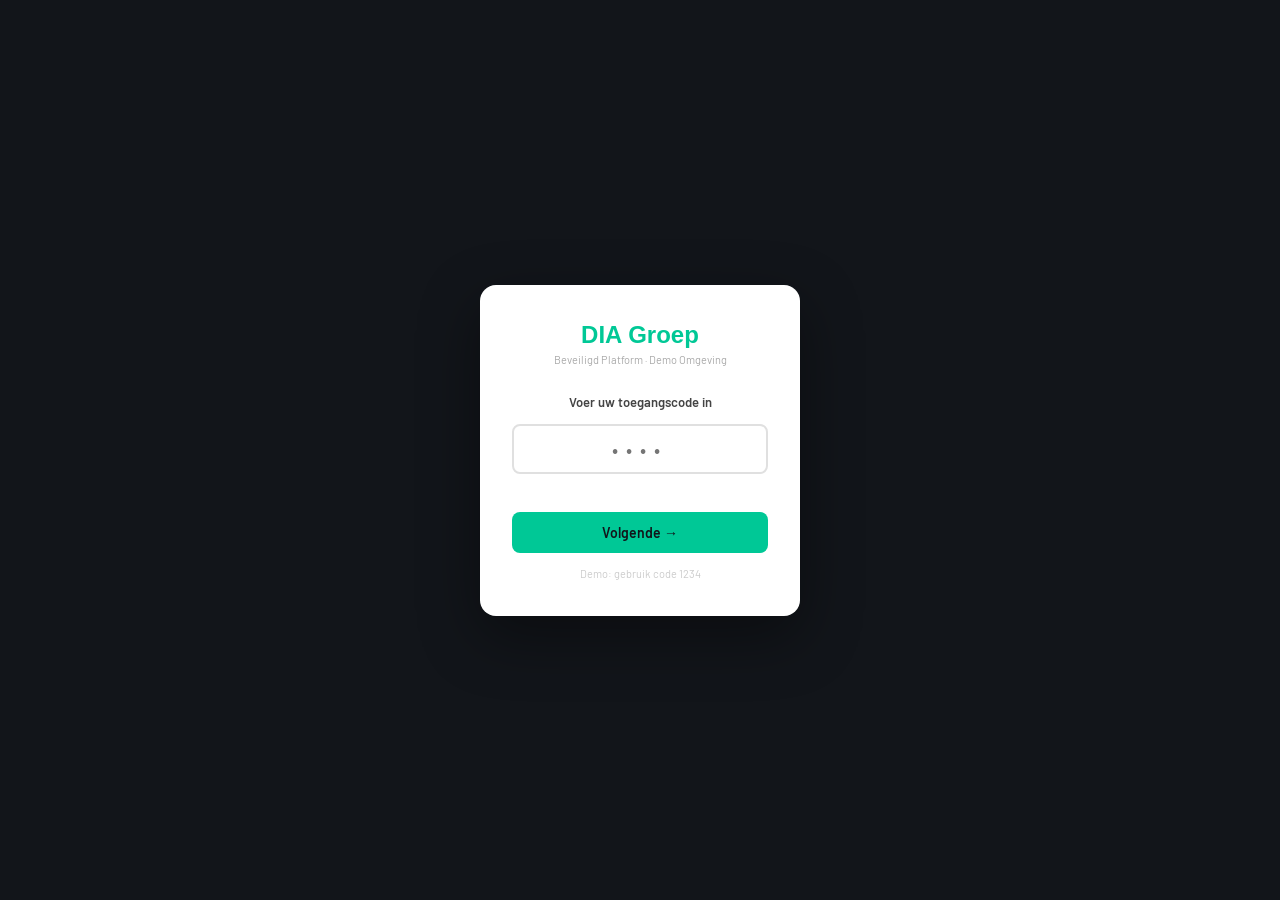
==== commit 1a2670d3: "Add passcode/2FA lock screen and demo notice to all 5 dashboards Each dashboard now opens with a bra" ====
--- a/Enterprise Platforms/dia-groep/index.html
+++ b/Enterprise Platforms/dia-groep/index.html
@@ -43,6 +43,7 @@
 <div class="main">
   <div class="topbar">
     <div class="page-title" id="ptitle">Dashboard</div>
+    <button class="mob-toggle" onclick="mobToggle()"><span></span><span></span><span></span></button>
     <div class="topbar-right">
       <div class="topbar-badge">▸ Systeem Actief</div>
     </div>
@@ -282,7 +283,7 @@
             <div class="ntitle">NEN 1010:2026 — laagspanning veiligheidsbepalingen</div>
             <div class="nsub">Nieuwe versie van kracht per 1 juli 2026. Significante wijzigingen voor laagspanningsinstallaties in culturele gebouwen en monumenten.</div>
             <span class="ntag t-nen">NEN</span>
-            <div style="margin-top:9px;"><button class="btn btn-primary btn-sm" onclick="this.textContent='▸ Analyseren...'">▸ Analyseer impact voor mijn projecten</button></div>
+            <div style="margin-top:9px;"><button class="btn btn-primary btn-sm" onclick="normImpact(0,this)">▸ Analyseer impact voor mijn projecten</button></div><div id="ni-0"></div>
           </div>
         </div>
         <div class="norm-item" style="border-left-color:var(--red);">
@@ -291,7 +292,7 @@
             <div class="ntitle">Bbl 2026 — brandveiligheidseisen monumenten aangescherpt</div>
             <div class="nsub">Nieuwe ontsnappingsroutes en sprinklerplicht voor Rijksmonumenten boven 500 m². Geldt direct voor vergunningplichtige werkzaamheden.</div>
             <span class="ntag t-bbl">Bbl</span>
-            <div style="margin-top:9px;"><button class="btn btn-primary btn-sm" onclick="this.textContent='▸ Analyseren...'">▸ Analyseer impact voor mijn projecten</button></div>
+            <div style="margin-top:9px;"><button class="btn btn-primary btn-sm" onclick="normImpact(1,this)">▸ Analyseer impact voor mijn projecten</button></div><div id="ni-1"></div>
           </div>
         </div>
         <div class="norm-item" style="border-left-color:var(--amber);">
@@ -437,6 +438,30 @@
   </div>
 </div>
 
+<div id="lockScreen">
+  <div class="lock-card">
+    <div class="lock-title">DIA Groep</div>
+    <div class="lock-sub">Beveiligd Platform · Demo Omgeving</div>
+    <div id="lock-step1" class="lock-step">
+      <div class="lock-label">Voer uw toegangscode in</div>
+      <input class="lock-inp" id="lock-pin" type="password" maxlength="4" placeholder="••••" oninput="if(this.value.length===4)checkPin()">
+      <div class="lock-err" id="lock-err"></div>
+      <button class="lock-btn" onclick="checkPin()">Volgende →</button>
+      <div class="lock-hint">Demo: gebruik code 1234</div>
+    </div>
+    <div id="lock-step2" class="lock-step lock-fade">
+      <div style="font-size:28px;margin-bottom:12px;">📱</div>
+      <div class="lock-label">Twee-factor authenticatie</div>
+      <div style="font-size:12px;color:#999;margin-bottom:16px;">Voer de 6-cijferige code in<br>uit uw authenticator-app</div>
+      <input class="lock-inp" id="lock-otp" type="text" maxlength="6" placeholder="000000" oninput="if(this.value.replace(/\D/g,'').length>=6)checkOtp()" style="letter-spacing:4px;">
+      <div class="lock-err" id="lock-otp-err"></div>
+      <button class="lock-btn" onclick="checkOtp()">Verifiëren</button>
+      <div class="lock-hint">Demo: gebruik willekeurige 6 cijfers</div>
+    </div>
+  </div>
+</div>
+<div id="demoToast">✨ Deze functie is binnenkort beschikbaar in de volledige versie van het platform.</div>
+<div class="mob-overlay" id="mobOv" onclick="mobClose()"></div>
 <!-- QA OVERLAY -->
 <div class="qa-ov" id="qaOv" onclick="if(event.target===this)closeQA()">
   <div class="qa-box">
--- a/Enterprise Platforms/dia-groep/styles.css
+++ b/Enterprise Platforms/dia-groep/styles.css
@@ -221,3 +221,45 @@
 .wkb-ic{font-size:15px;flex-shrink:0;margin-top:1px;}
 .wkb-lbl{font-size:12.5px;font-weight:600;color:var(--text);}
 .wkb-sub{font-size:11px;color:var(--mid);margin-top:1px;}
+.mob-toggle{display:none;background:none;border:none;cursor:pointer;padding:6px;flex-direction:column;gap:5px;align-items:center;justify-content:center;}
+.mob-toggle span{display:block;width:22px;height:2px;background:currentColor;border-radius:1px;}
+.mob-overlay{display:none;position:fixed;inset:0;background:rgba(0,0,0,.45);z-index:800;}
+.mob-overlay.mob-open{display:block;}
+@media(max-width:768px){
+  body{flex-direction:column;overflow:auto;min-width:0 !important;}
+  .sidebar{position:fixed;left:-100%;top:0;bottom:0;z-index:900;transition:left .28s ease;width:75vw !important;max-width:290px;overflow-y:auto;}
+  .sidebar.mob-open{left:0;box-shadow:6px 0 32px rgba(0,0,0,.5);}
+  .mob-toggle{display:flex !important;}
+  .main{width:100%;min-width:0;}
+  .content{padding:12px;}
+  .topbar{padding:0 12px;}
+  .cards-grid{grid-template-columns:1fr 1fr !important;}
+  .panel-grid{grid-template-columns:1fr !important;}
+  .beng-grid{grid-template-columns:1fr !important;}
+  .vc-grid{grid-template-columns:1fr !important;}
+  .cg-out-grid{grid-template-columns:1fr !important;}
+  .pc-grid{grid-template-columns:1fr !important;}
+  .table-card{overflow-x:auto;}
+  table{min-width:500px;}
+}
+@media(max-width:480px){
+  .cards-grid{grid-template-columns:1fr !important;}
+  .stat-num{font-size:22px !important;}
+}
+#lockScreen{position:fixed;inset:0;z-index:9999;display:flex;align-items:center;justify-content:center;}
+.lock-card{background:#fff;border-radius:16px;padding:36px 32px;width:320px;max-width:88vw;text-align:center;box-shadow:0 20px 60px rgba(0,0,0,.4);}
+.lock-title{font-size:24px;font-weight:800;margin-bottom:4px;}
+.lock-sub{font-size:11px;color:#aaa;margin-bottom:28px;}
+.lock-label{font-size:13px;font-weight:600;color:#444;margin-bottom:14px;}
+.lock-inp{width:100%;padding:11px;border:2px solid #E0E0E0;border-radius:8px;font-size:20px;text-align:center;letter-spacing:8px;font-family:inherit;outline:none;transition:border-color .2s;color:#333;}
+.lock-btn{margin-top:14px;width:100%;padding:12px;border:none;border-radius:8px;font-size:14px;font-weight:600;cursor:pointer;transition:opacity .15s;font-family:inherit;color:#fff;}
+.lock-btn:hover{opacity:.85;}
+.lock-err{color:#C0392B;font-size:12px;margin-top:8px;min-height:16px;}
+.lock-hint{font-size:11px;color:#ccc;margin-top:14px;}
+.lock-step{transition:opacity .22s;}
+.lock-fade{opacity:0;height:0;overflow:hidden;pointer-events:none;}
+#lockScreen.ls-out{animation:lsOut .4s ease forwards;}
+@keyframes lsOut{to{opacity:0;pointer-events:none;}}
+#demoToast{position:fixed;bottom:28px;left:50%;transform:translateX(-50%) translateY(16px);padding:13px 22px;border-radius:10px;font-size:13px;z-index:10000;max-width:400px;width:90vw;text-align:center;box-shadow:0 6px 24px rgba(0,0,0,.3);opacity:0;pointer-events:none;transition:opacity .25s,transform .25s;background:#1E2A2E;color:#fff;}
+#demoToast.dt-show{opacity:1;transform:translateX(-50%) translateY(0);}
+#lockScreen{background:#12151A;}.lock-title{color:#00C896;}.lock-inp:focus{border-color:#00C896;}.lock-btn{background:#00C896;color:#12151A;}
